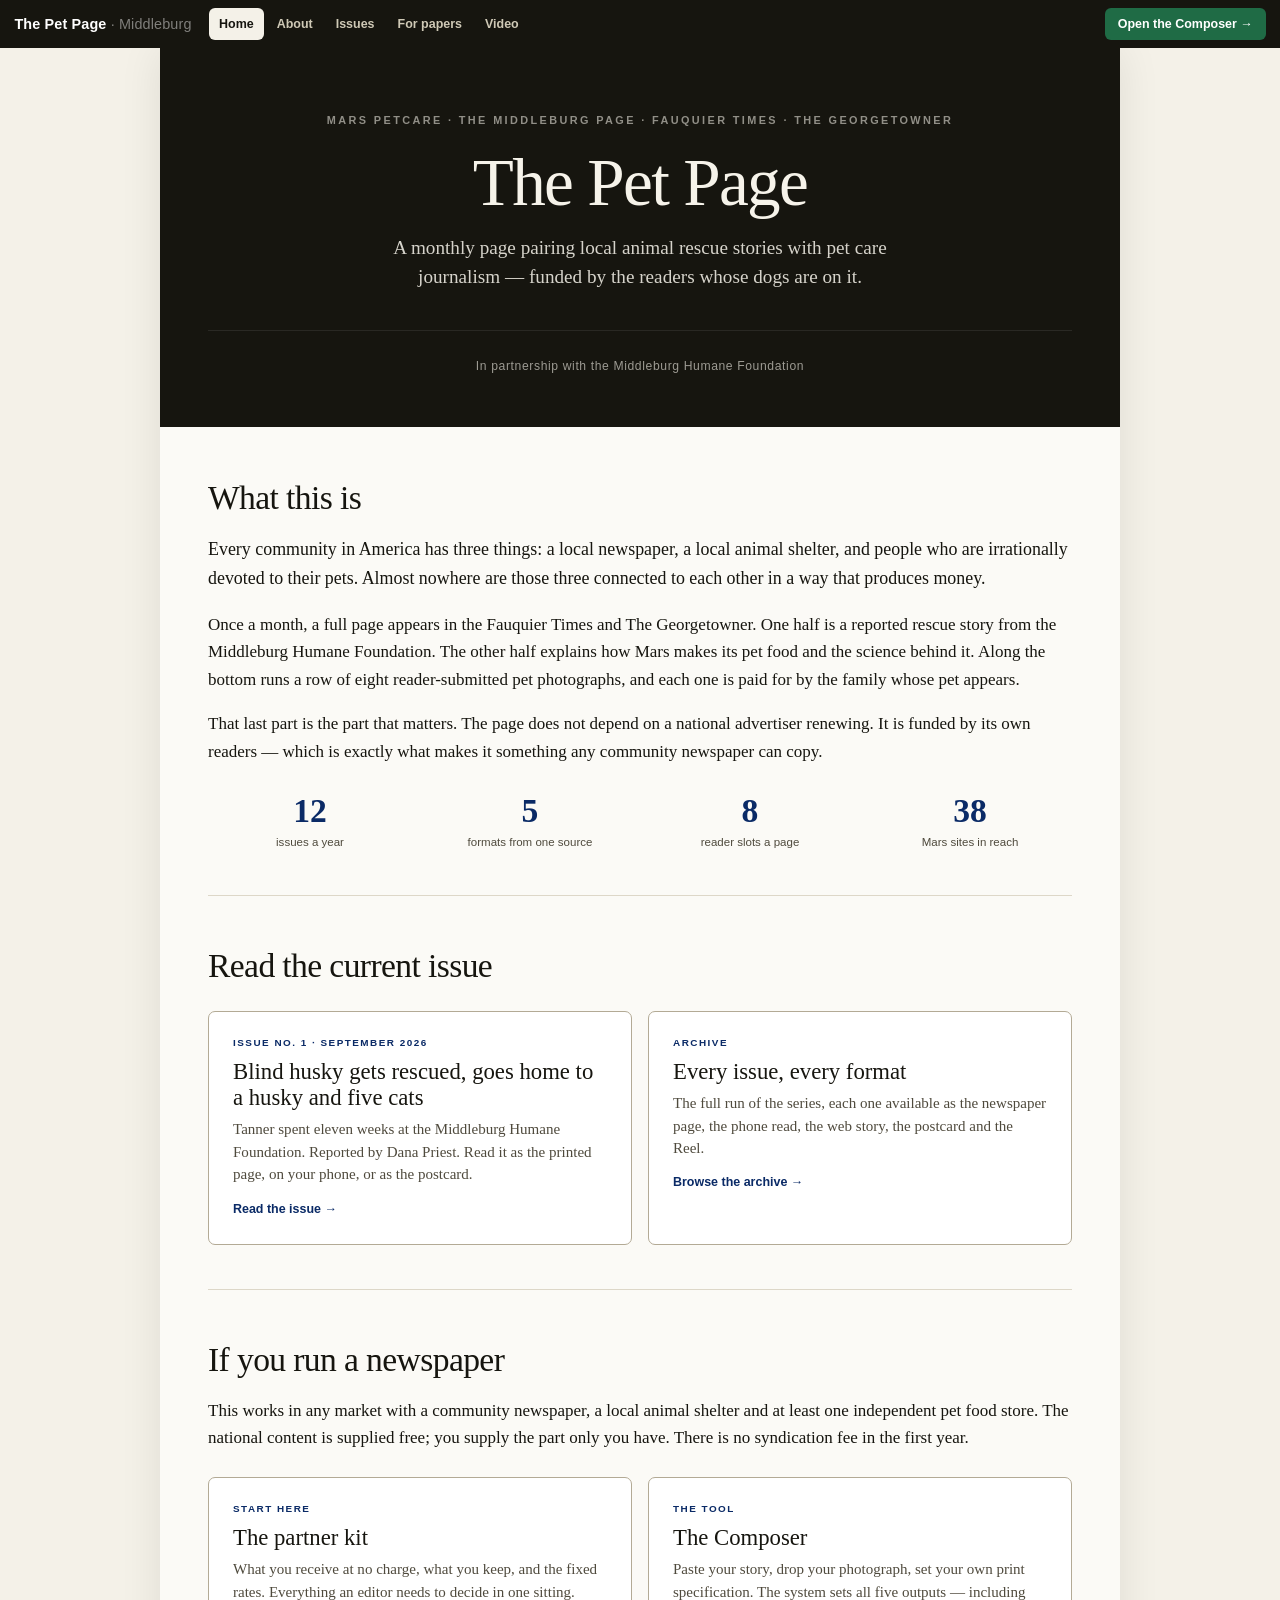
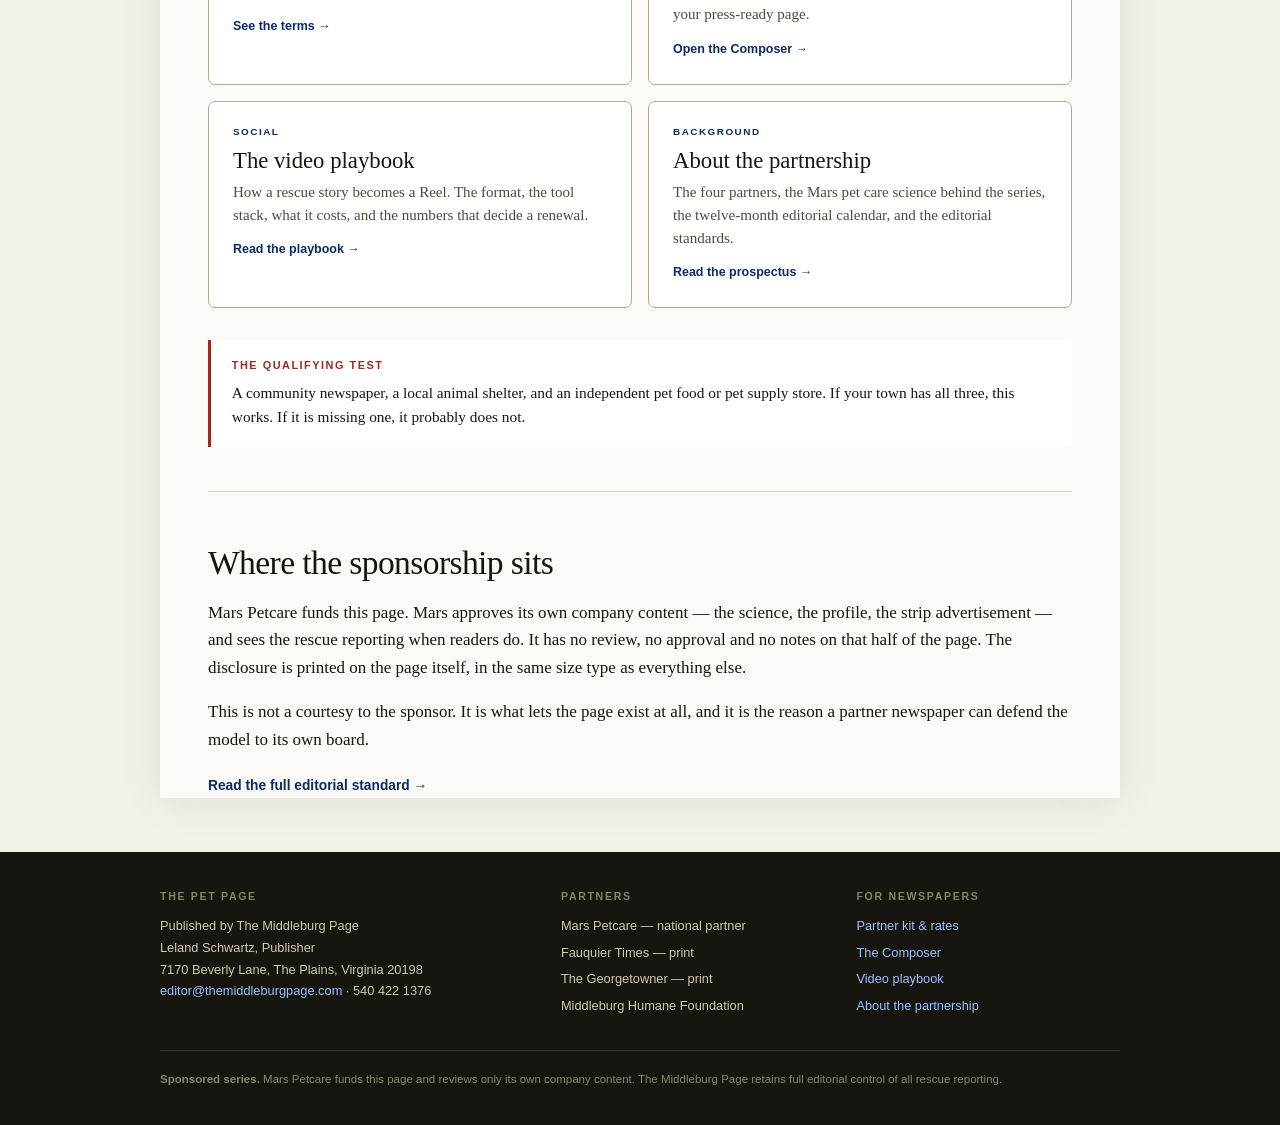
==== index.html @ 8b93241d "The Pet Page — static site A monthly newspaper page pairing local animal rescue stories with pet car" ====
<!DOCTYPE html>
<html lang="en">
<head>
<meta charset="utf-8">
<meta name="viewport" content="width=device-width, initial-scale=1">
<title>The Pet Page — local newspapers, local shelters, a better world for pets</title>
<meta name="description" content="A monthly page pairing local animal rescue stories with pet care journalism. Published by The Middleburg Page with Mars Petcare, the Fauquier Times and The Georgetowner.">
<meta property="og:title" content="The Pet Page">
<meta property="og:description" content="Local newspapers, local shelters, and a better world for pets.">
<meta property="og:type" content="website">
<link rel="stylesheet" href="assets/site.css">
</head>
<body class="site-home">
<nav class="site-nav">
<a class="site-brand" href="index.html">The Pet Page <span>· Middleburg</span></a>
<a class="site-link" href="index.html" aria-current="page">Home</a>
<a class="site-link" href="about.html">About</a>
<a class="site-link" href="issues/index.html">Issues</a>
<a class="site-link" href="partners.html">For papers</a>
<a class="site-link" href="playbook.html">Video</a>
<span class="site-sp"></span>
<a class="site-cta" href="composer.html">Open the Composer →</a>
</nav>

<div class="site-wrap">

  <header class="site-hero">
    <div class="eyebrow">Mars Petcare · The Middleburg Page · Fauquier Times · The Georgetowner</div>
    <h1>The Pet Page</h1>
    <p>A monthly page pairing local animal rescue stories with pet care journalism — funded by the readers whose dogs are on it.</p>
    <div class="lock">In partnership with the Middleburg Humane Foundation</div>
  </header>

  <div class="site-pad">

    <h2 class="site-h2">What this is</h2>

    <p class="site-lead">Every community in America has three things: a local newspaper, a local animal shelter, and people who are irrationally devoted to their pets. Almost nowhere are those three connected to each other in a way that produces money.</p>

    <p>Once a month, a full page appears in the Fauquier Times and The Georgetowner. One half is a reported rescue story from the Middleburg Humane Foundation. The other half explains how Mars makes its pet food and the science behind it. Along the bottom runs a row of eight reader-submitted pet photographs, and each one is paid for by the family whose pet appears.</p>

    <p>That last part is the part that matters. The page does not depend on a national advertiser renewing. It is funded by its own readers — which is exactly what makes it something any community newspaper can copy.</p>

    <div class="site-figs">
      <div class="site-fig"><b>12</b><span>issues a year</span></div>
      <div class="site-fig"><b>5</b><span>formats from one source</span></div>
      <div class="site-fig"><b>8</b><span>reader slots a page</span></div>
      <div class="site-fig"><b>38</b><span>Mars sites in reach</span></div>
    </div>

    <hr class="site-rule">

    <h2 class="site-h2">Read the current issue</h2>

    <div class="site-cards">
      <a class="site-card" href="issues/001-tanner.html">
        <span class="tag">Issue No. 1 · September 2026</span>
        <h3>Blind husky gets rescued, goes home to a husky and five cats</h3>
        <p>Tanner spent eleven weeks at the Middleburg Humane Foundation. Reported by Dana Priest. Read it as the printed page, on your phone, or as the postcard.</p>
        <span class="go">Read the issue →</span>
      </a>
      <a class="site-card" href="issues/index.html">
        <span class="tag">Archive</span>
        <h3>Every issue, every format</h3>
        <p>The full run of the series, each one available as the newspaper page, the phone read, the web story, the postcard and the Reel.</p>
        <span class="go">Browse the archive →</span>
      </a>
    </div>

    <hr class="site-rule">

    <h2 class="site-h2">If you run a newspaper</h2>

    <p>This works in any market with a community newspaper, a local animal shelter and at least one independent pet food store. The national content is supplied free; you supply the part only you have. There is no syndication fee in the first year.</p>

    <div class="site-cards">
      <a class="site-card" href="partners.html">
        <span class="tag">Start here</span>
        <h3>The partner kit</h3>
        <p>What you receive at no charge, what you keep, and the fixed rates. Everything an editor needs to decide in one sitting.</p>
        <span class="go">See the terms →</span>
      </a>
      <a class="site-card" href="composer.html">
        <span class="tag">The tool</span>
        <h3>The Composer</h3>
        <p>Paste your story, drop your photograph, set your own print specification. The system sets all five outputs — including your press-ready page.</p>
        <span class="go">Open the Composer →</span>
      </a>
      <a class="site-card" href="playbook.html">
        <span class="tag">Social</span>
        <h3>The video playbook</h3>
        <p>How a rescue story becomes a Reel. The format, the tool stack, what it costs, and the numbers that decide a renewal.</p>
        <span class="go">Read the playbook →</span>
      </a>
      <a class="site-card" href="about.html">
        <span class="tag">Background</span>
        <h3>About the partnership</h3>
        <p>The four partners, the Mars pet care science behind the series, the twelve-month editorial calendar, and the editorial standards.</p>
        <span class="go">Read the prospectus →</span>
      </a>
    </div>

    <div class="site-callout">
      <b>The qualifying test</b>
      <p>A community newspaper, a local animal shelter, and an independent pet food or pet supply store. If your town has all three, this works. If it is missing one, it probably does not.</p>
    </div>

    <hr class="site-rule">

    <h2 class="site-h2">Where the sponsorship sits</h2>

    <p>Mars Petcare funds this page. Mars approves its own company content — the science, the profile, the strip advertisement — and sees the rescue reporting when readers do. It has no review, no approval and no notes on that half of the page. The disclosure is printed on the page itself, in the same size type as everything else.</p>

    <p>This is not a courtesy to the sponsor. It is what lets the page exist at all, and it is the reason a partner newspaper can defend the model to its own board.</p>

    <p style="margin-bottom:3.4rem"><a href="about.html" style="font-family:var(--s-ui);font-size:.86rem;font-weight:700;color:var(--s-mars);text-decoration:none">Read the full editorial standard →</a></p>

  </div>
</div>

<footer class="site-foot">
  <div class="in">
    <div>
      <h4>The Pet Page</h4>
      Published by The Middleburg Page<br>
      Leland Schwartz, Publisher<br>
      7170 Beverly Lane, The Plains, Virginia 20198<br>
      <a href="mailto:editor@themiddleburgpage.com">editor@themiddleburgpage.com</a> · 540 422 1376
    </div>
    <div>
      <h4>Partners</h4>
      <ul>
        <li>Mars Petcare — national partner</li>
        <li>Fauquier Times — print</li>
        <li>The Georgetowner — print</li>
        <li>Middleburg Humane Foundation</li>
      </ul>
    </div>
    <div>
      <h4>For newspapers</h4>
      <ul>
        <li><a href="partners.html">Partner kit &amp; rates</a></li>
        <li><a href="composer.html">The Composer</a></li>
        <li><a href="playbook.html">Video playbook</a></li>
        <li><a href="about.html">About the partnership</a></li>
      </ul>
    </div>
  </div>
  <div class="legal">
    <b>Sponsored series.</b> Mars Petcare funds this page and reviews only its own company content.
    The Middleburg Page retains full editorial control of all rescue reporting.
  </div>
</footer>
</body>
</html>
---- assets/site.css ----
/* ================================================================
   THE PET PAGE — shared site shell
   Only the nav, footer and home page use this. Each tool page keeps
   its own stylesheet; this file is additive and namespaced under
   .site-* so it can never collide with a tool's internal styles.
   ================================================================ */

:root{
  --s-ink:#16150f; --s-soft:#4f4a3d; --s-paper:#fbfaf6; --s-warm:#f4f1e8;
  --s-rule:#ddd7c8; --s-rule2:#b3aa95; --s-mars:#0a2a66; --s-adopt:#9c2b1f; --s-go:#1f6b45;
  --s-serif:"Iowan Old Style","Palatino Linotype",Palatino,Georgia,"Times New Roman",serif;
  --s-ui:-apple-system,BlinkMacSystemFont,"Segoe UI",Inter,Roboto,Helvetica,Arial,sans-serif;
}

/* ---------------- nav ---------------- */
.site-nav{
  background:#16150f;color:#f4f1e8;font-family:var(--s-ui);
  display:flex;align-items:center;gap:.2rem;flex-wrap:wrap;
  padding:.5rem .9rem;position:relative;z-index:500;
}
.site-nav a.site-brand{
  font-weight:700;font-size:.9rem;letter-spacing:.01em;color:#fff;text-decoration:none;
  margin-right:.9rem;white-space:nowrap;
}
.site-nav a.site-brand span{opacity:.45;font-weight:400}
.site-nav a.site-link{
  color:#cfc9b6;text-decoration:none;font-size:.78rem;font-weight:600;
  padding:.35rem .62rem;border-radius:6px;white-space:nowrap;
}
.site-nav a.site-link:hover{background:#2a2719;color:#fff}
.site-nav a.site-link[aria-current="page"]{background:#f4f1e8;color:#16150f}
.site-nav .site-sp{flex:1}
.site-nav .site-cta{
  background:var(--s-go);color:#fff;text-decoration:none;font-size:.78rem;font-weight:700;
  padding:.38rem .8rem;border-radius:6px;white-space:nowrap;
}
.site-nav .site-cta:hover{background:#268554}

/* ---------------- footer ---------------- */
.site-foot{
  background:#16150f;color:#cfc9b6;font-family:var(--s-ui);font-size:.8rem;line-height:1.7;
  padding:2.2rem 1.5rem;margin-top:0;
}
.site-foot .in{max-width:60rem;margin:0 auto;display:grid;grid-template-columns:1.4fr 1fr 1fr;gap:2rem}
.site-foot h4{font-size:.66rem;font-weight:700;letter-spacing:.16em;text-transform:uppercase;
  color:#8a8270;margin:0 0 .6rem}
.site-foot a{color:#9dc0ff;text-decoration:none}
.site-foot a:hover{text-decoration:underline}
.site-foot ul{list-style:none;margin:0;padding:0}
.site-foot li{margin-bottom:.3rem}
.site-foot .legal{
  max-width:60rem;margin:1.8rem auto 0;padding-top:1.2rem;
  border-top:1px solid rgba(255,255,255,.13);font-size:.72rem;color:#8a8270;
}
@media (max-width:720px){ .site-foot .in{grid-template-columns:1fr;gap:1.4rem} }

/* ---------------- home page ---------------- */
body.site-home{
  margin:0;background:var(--s-warm);color:var(--s-ink);
  font-family:var(--s-serif);font-size:17px;line-height:1.62;
}
.site-wrap{max-width:60rem;margin:0 auto;background:var(--s-paper);
  box-shadow:0 2px 40px rgba(0,0,0,.09)}
.site-pad{padding:0 3rem}

.site-hero{
  background:var(--s-ink);color:#f6f3ea;padding:4rem 3rem 3.2rem;text-align:center;
}
.site-hero .eyebrow{font-family:var(--s-ui);font-size:.68rem;font-weight:700;letter-spacing:.22em;
  text-transform:uppercase;opacity:.55;margin-bottom:1.2rem}
.site-hero h1{font-family:var(--s-serif);font-weight:400;font-size:4.2rem;line-height:1;
  letter-spacing:-.025em;margin:0 0 1.1rem}
.site-hero p{font-size:1.2rem;line-height:1.5;opacity:.86;margin:0 auto;max-width:34rem}
.site-hero .lock{
  margin-top:2.4rem;padding-top:1.6rem;border-top:1px solid rgba(255,255,255,.14);
  font-family:var(--s-ui);font-size:.76rem;letter-spacing:.05em;opacity:.6;
}

.site-h2{font-family:var(--s-serif);font-weight:400;font-size:2.1rem;line-height:1.14;
  letter-spacing:-.018em;margin:3.2rem 0 1rem}
.site-lead{font-size:1.12rem}
.site-rule{border:0;border-top:1px solid var(--s-rule);margin:2.8rem 0}

.site-cards{display:grid;grid-template-columns:repeat(2,1fr);gap:1rem;margin:1.6rem 0 2rem}
.site-card{
  border:1px solid var(--s-rule2);border-radius:7px;padding:1.4rem 1.5rem;background:#fff;
  text-decoration:none;color:inherit;display:block;transition:.15s;
}
.site-card:hover{border-color:var(--s-mars);box-shadow:0 4px 18px rgba(10,42,102,.09);transform:translateY(-1px)}
.site-card .tag{font-family:var(--s-ui);font-size:.62rem;font-weight:700;letter-spacing:.15em;
  text-transform:uppercase;color:var(--s-mars);display:block;margin-bottom:.5rem}
.site-card h3{font-family:var(--s-serif);font-weight:400;font-size:1.42rem;margin:0 0 .45rem;line-height:1.15}
.site-card p{margin:0;font-size:.94rem;line-height:1.5;color:var(--s-soft)}
.site-card .go{display:inline-block;margin-top:.8rem;font-family:var(--s-ui);font-size:.78rem;
  font-weight:700;color:var(--s-mars)}
@media (max-width:720px){
  .site-cards{grid-template-columns:1fr}
  .site-hero{padding:2.6rem 1.4rem 2.2rem}
  .site-hero h1{font-size:2.6rem}
  .site-pad{padding:0 1.4rem}
}

.site-callout{
  border-left:3px solid var(--s-adopt);background:#fff;padding:1.1rem 1.3rem;
  margin:1.8rem 0;border-radius:0 4px 4px 0;
}
.site-callout b{font-family:var(--s-ui);font-size:.68rem;font-weight:700;letter-spacing:.14em;
  text-transform:uppercase;color:var(--s-adopt);display:block;margin-bottom:.4rem}
.site-callout p{margin:0;font-size:.96rem;line-height:1.55}

.site-figs{display:grid;grid-template-columns:repeat(4,1fr);gap:1rem;margin:1.8rem 0 2rem;text-align:center}
.site-fig b{display:block;font-family:var(--s-serif);font-size:2.1rem;line-height:1;color:var(--s-mars)}
.site-fig span{display:block;font-family:var(--s-ui);font-size:.72rem;color:var(--s-soft);
  margin-top:.4rem;line-height:1.4}
@media (max-width:720px){ .site-figs{grid-template-columns:repeat(2,1fr)} }
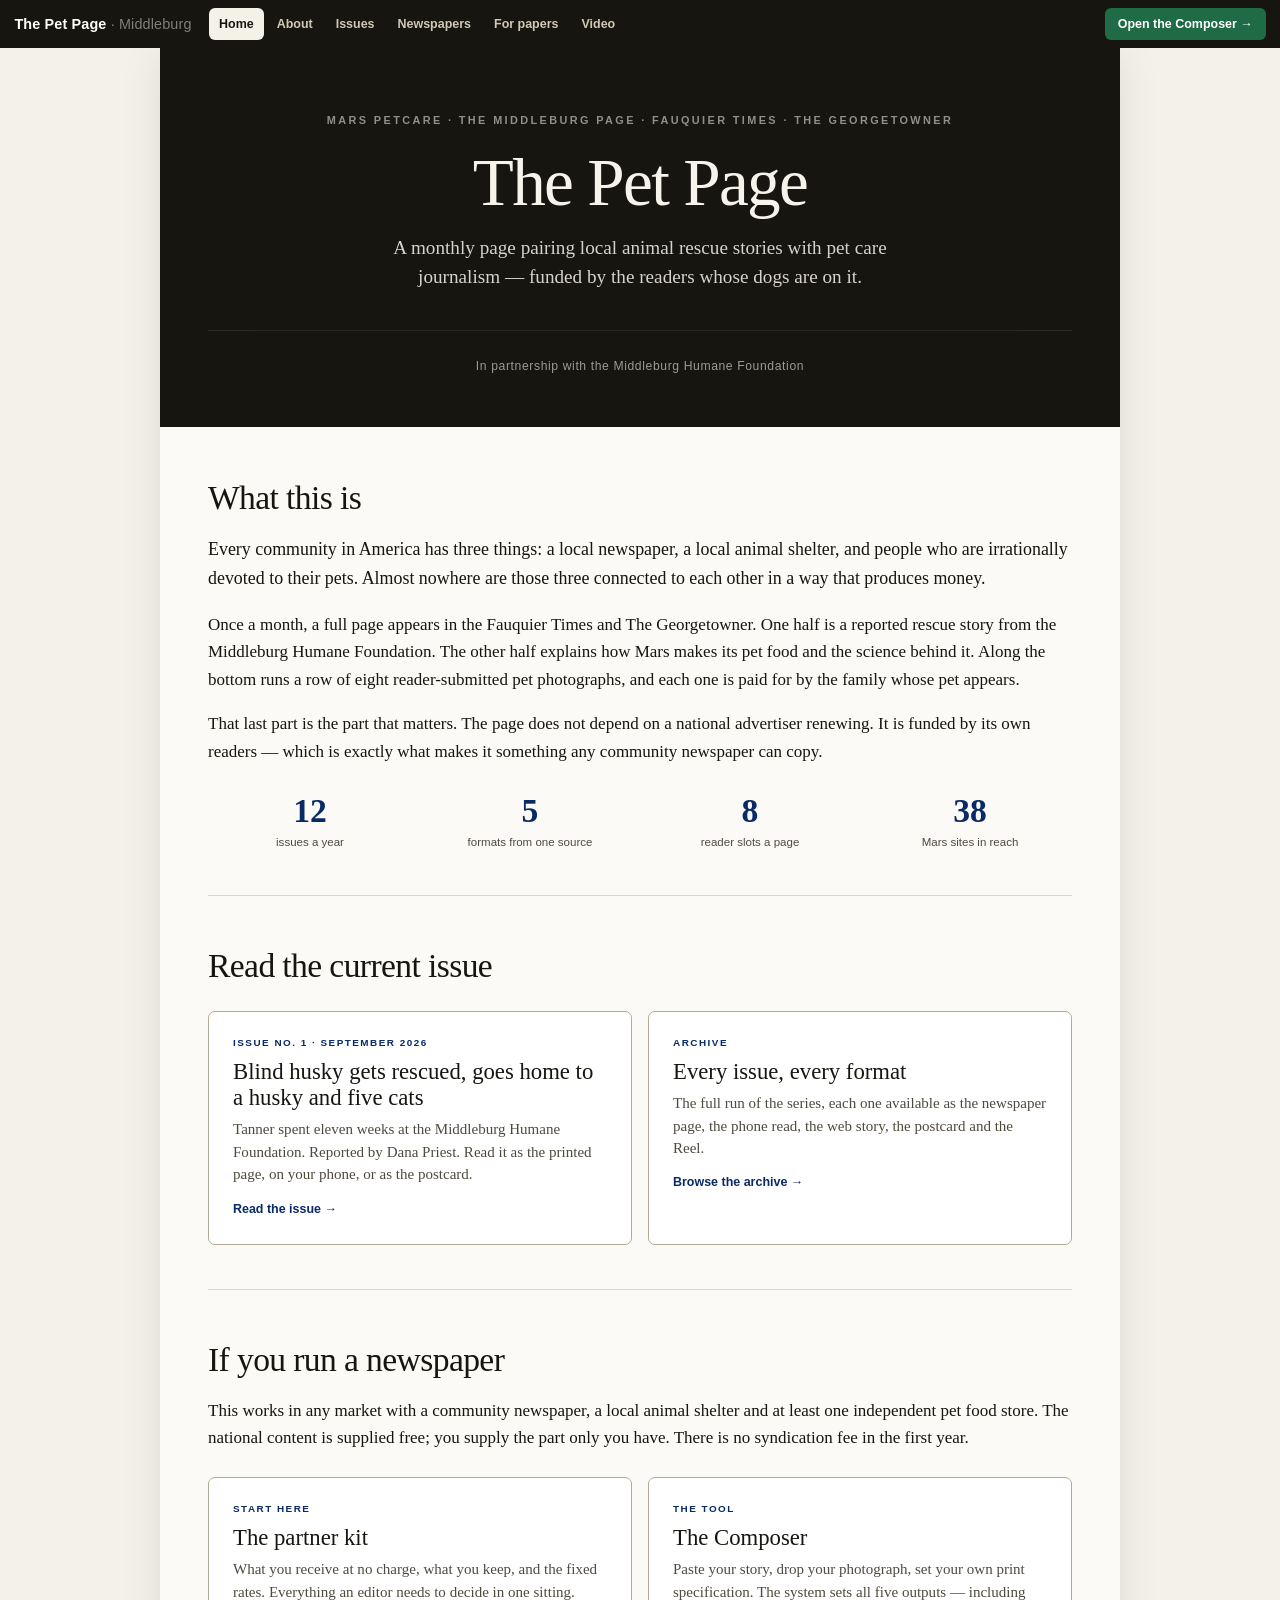
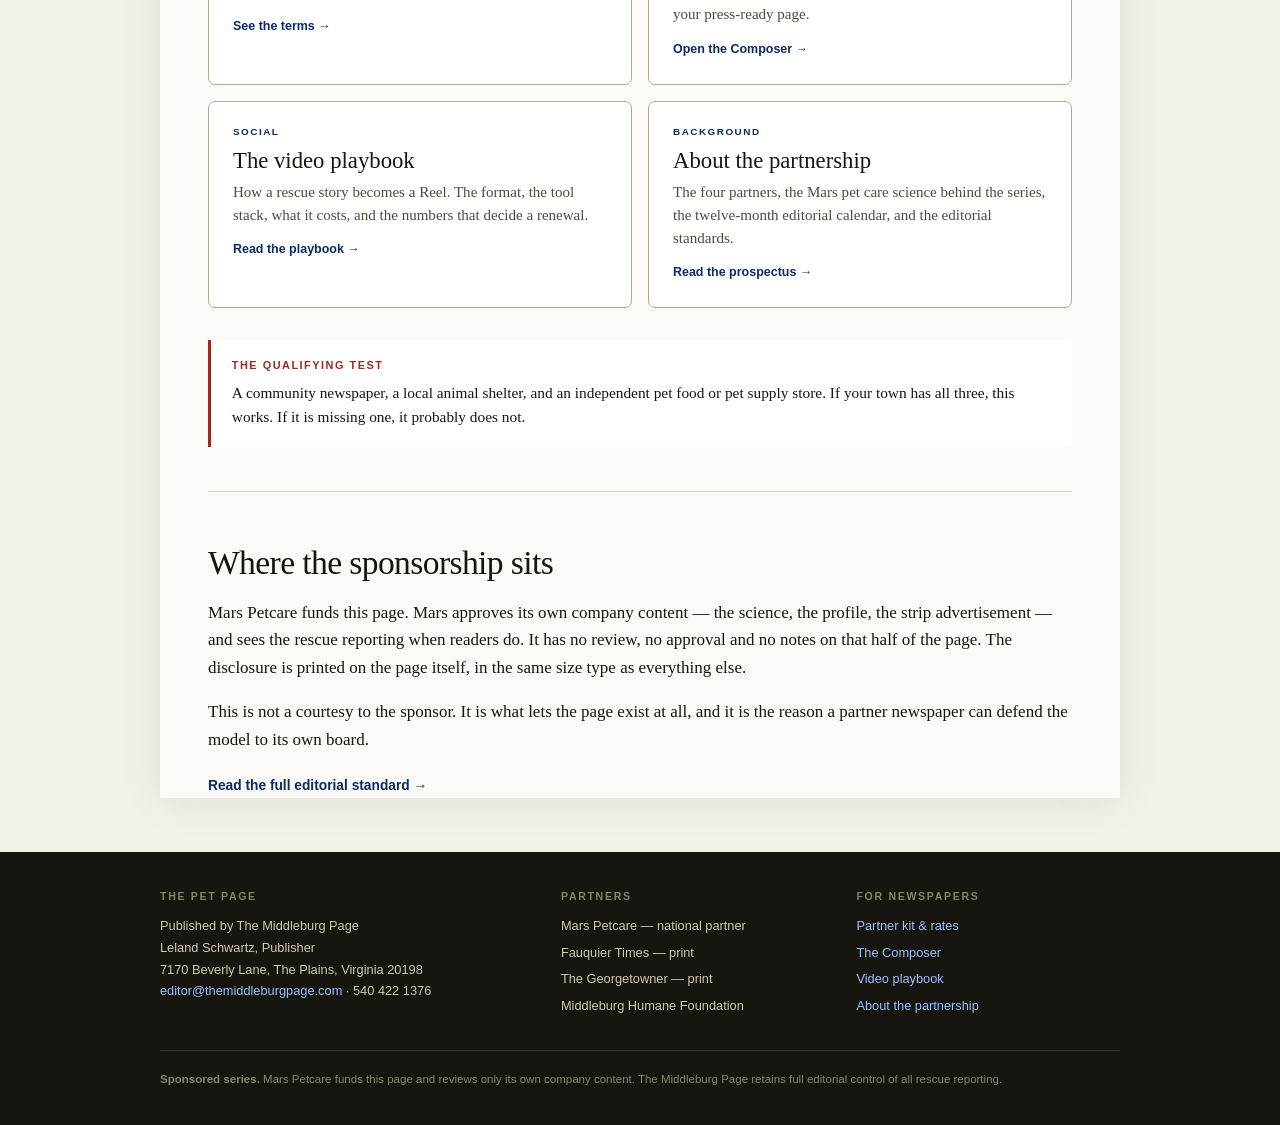
==== commit 9cf4c8d9: "Newspapers page; anime becomes the default video style - newspapers.html: the prospecting map as a p" ====
--- a/index.html
+++ b/index.html
@@ -16,6 +16,7 @@
 <a class="site-link" href="index.html" aria-current="page">Home</a>
 <a class="site-link" href="about.html">About</a>
 <a class="site-link" href="issues/index.html">Issues</a>
+<a class="site-link" href="newspapers.html">Newspapers</a>
 <a class="site-link" href="partners.html">For papers</a>
 <a class="site-link" href="playbook.html">Video</a>
 <span class="site-sp"></span>
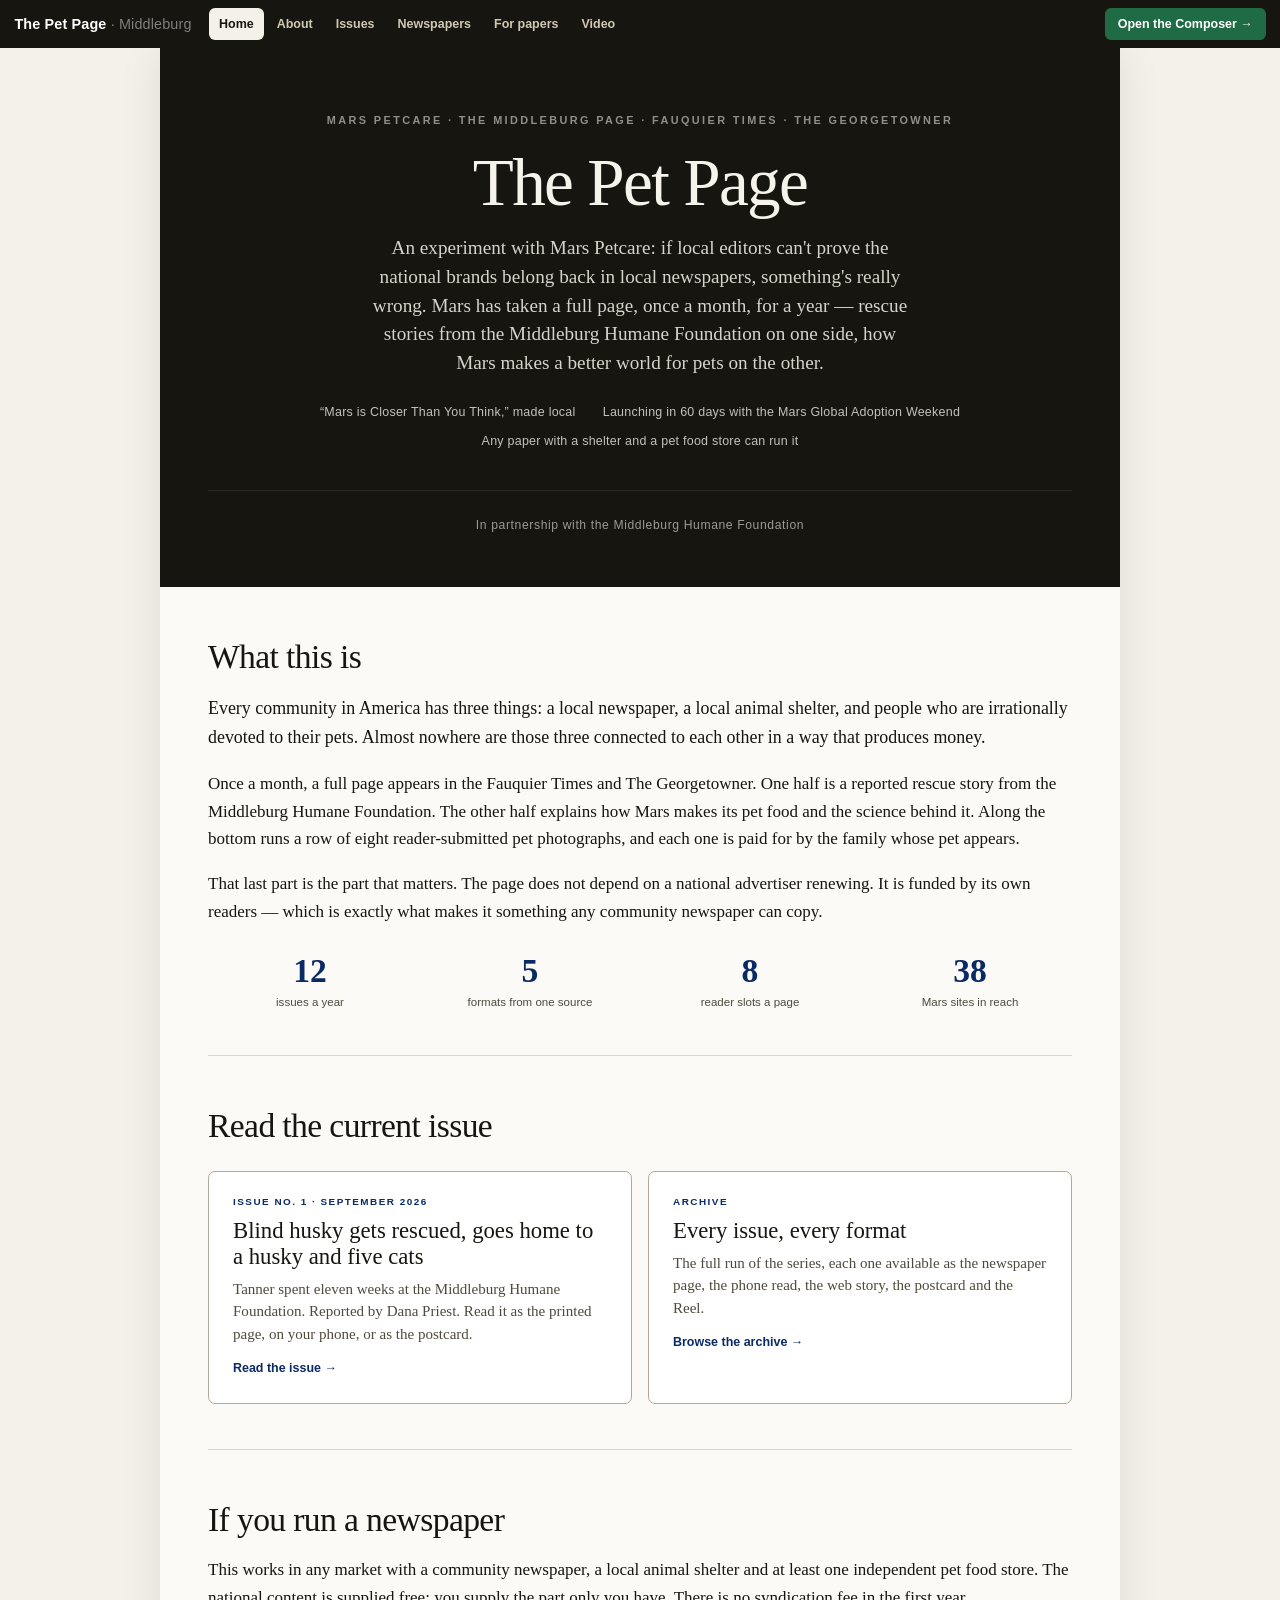
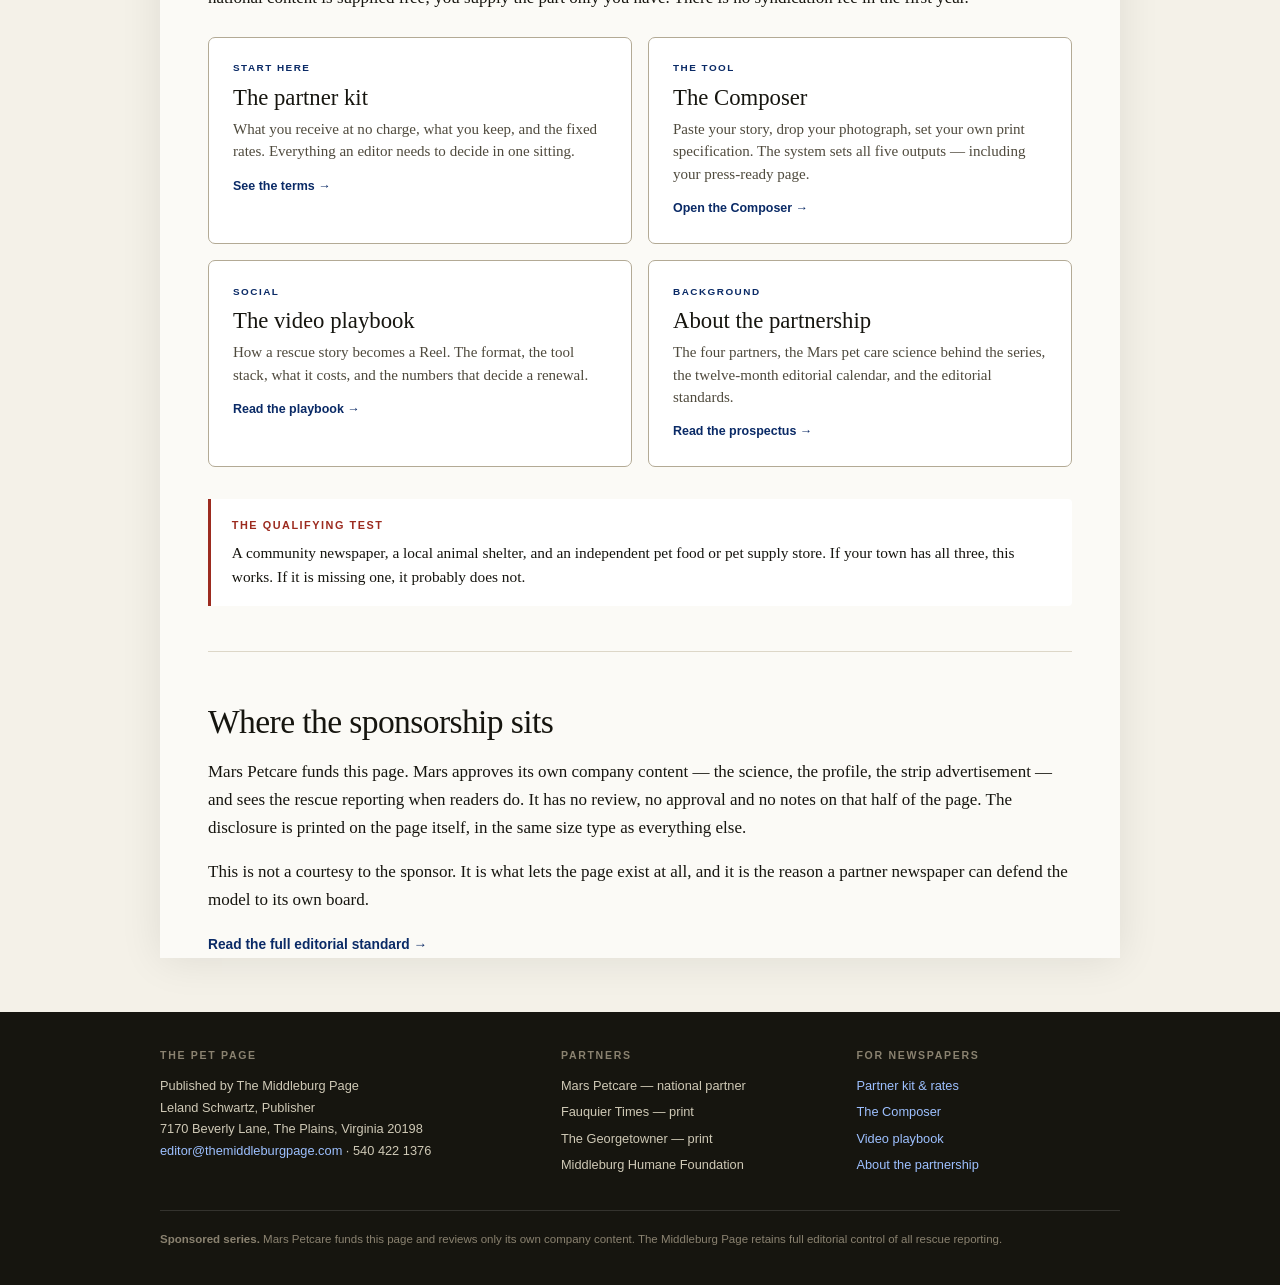
==== commit 71bfbb75: "Home hero leads with the VPA-letter pitch Co-Authored-By: Claude Fable 5 <noreply@anthropic.com>" ====
--- a/index.html
+++ b/index.html
@@ -9,6 +9,10 @@
 <meta property="og:description" content="Local newspapers, local shelters, and a better world for pets.">
 <meta property="og:type" content="website">
 <link rel="stylesheet" href="assets/site.css">
+<style>
+  .hero-points{display:flex;flex-wrap:wrap;justify-content:center;gap:.55rem 1.7rem;
+    margin-top:1.5rem;font-family:var(--s-ui);font-size:.78rem;letter-spacing:.02em;opacity:.78}
+</style>
 </head>
 <body class="site-home">
 <nav class="site-nav">
@@ -28,7 +32,12 @@
   <header class="site-hero">
     <div class="eyebrow">Mars Petcare · The Middleburg Page · Fauquier Times · The Georgetowner</div>
     <h1>The Pet Page</h1>
-    <p>A monthly page pairing local animal rescue stories with pet care journalism — funded by the readers whose dogs are on it.</p>
+    <p>An experiment with Mars Petcare: if local editors can&#x27;t prove the national brands belong back in local newspapers, something&#x27;s really wrong. Mars has taken a full page, once a month, for a year — rescue stories from the Middleburg Humane Foundation on one side, how Mars makes a better world for pets on the other.</p>
+    <div class="hero-points">
+      <span>&ldquo;Mars is Closer Than You Think,&rdquo; made local</span>
+      <span>Launching in 60 days with the Mars Global Adoption Weekend</span>
+      <span>Any paper with a shelter and a pet food store can run it</span>
+    </div>
     <div class="lock">In partnership with the Middleburg Humane Foundation</div>
   </header>
 
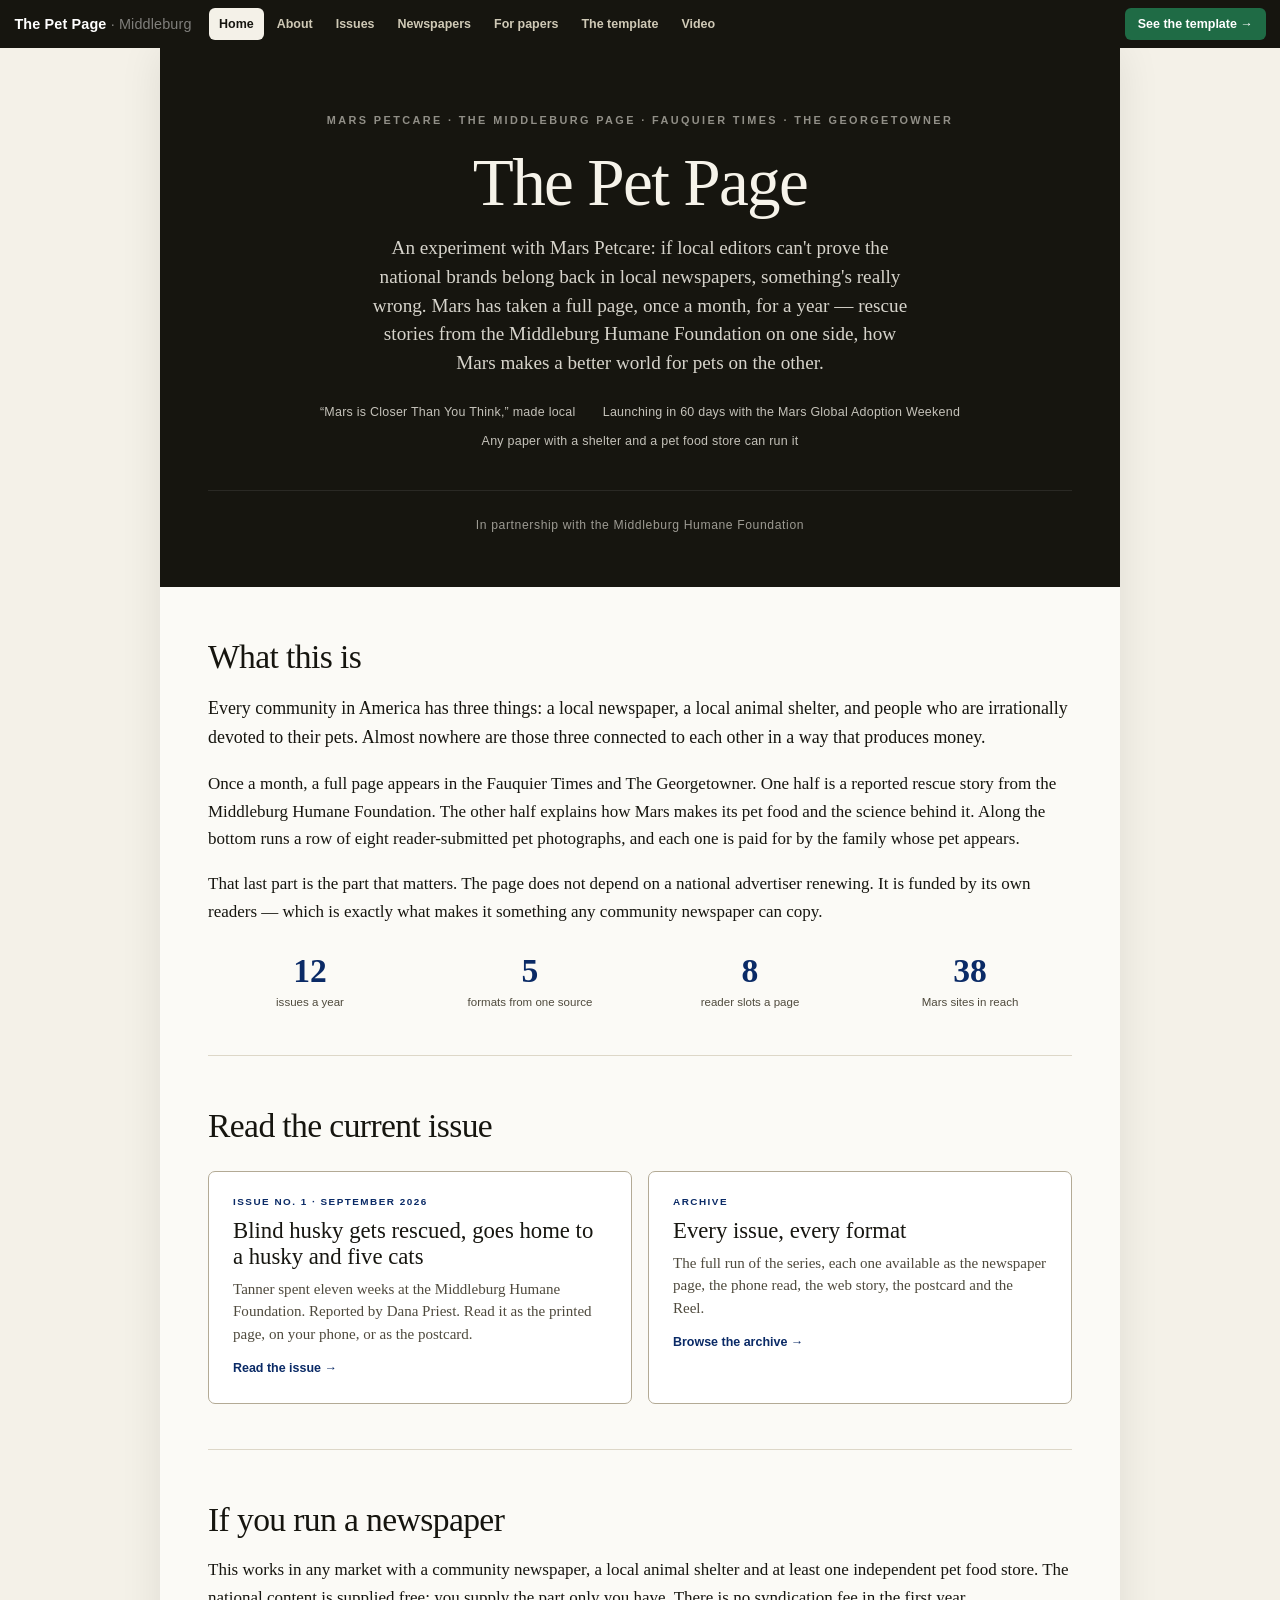
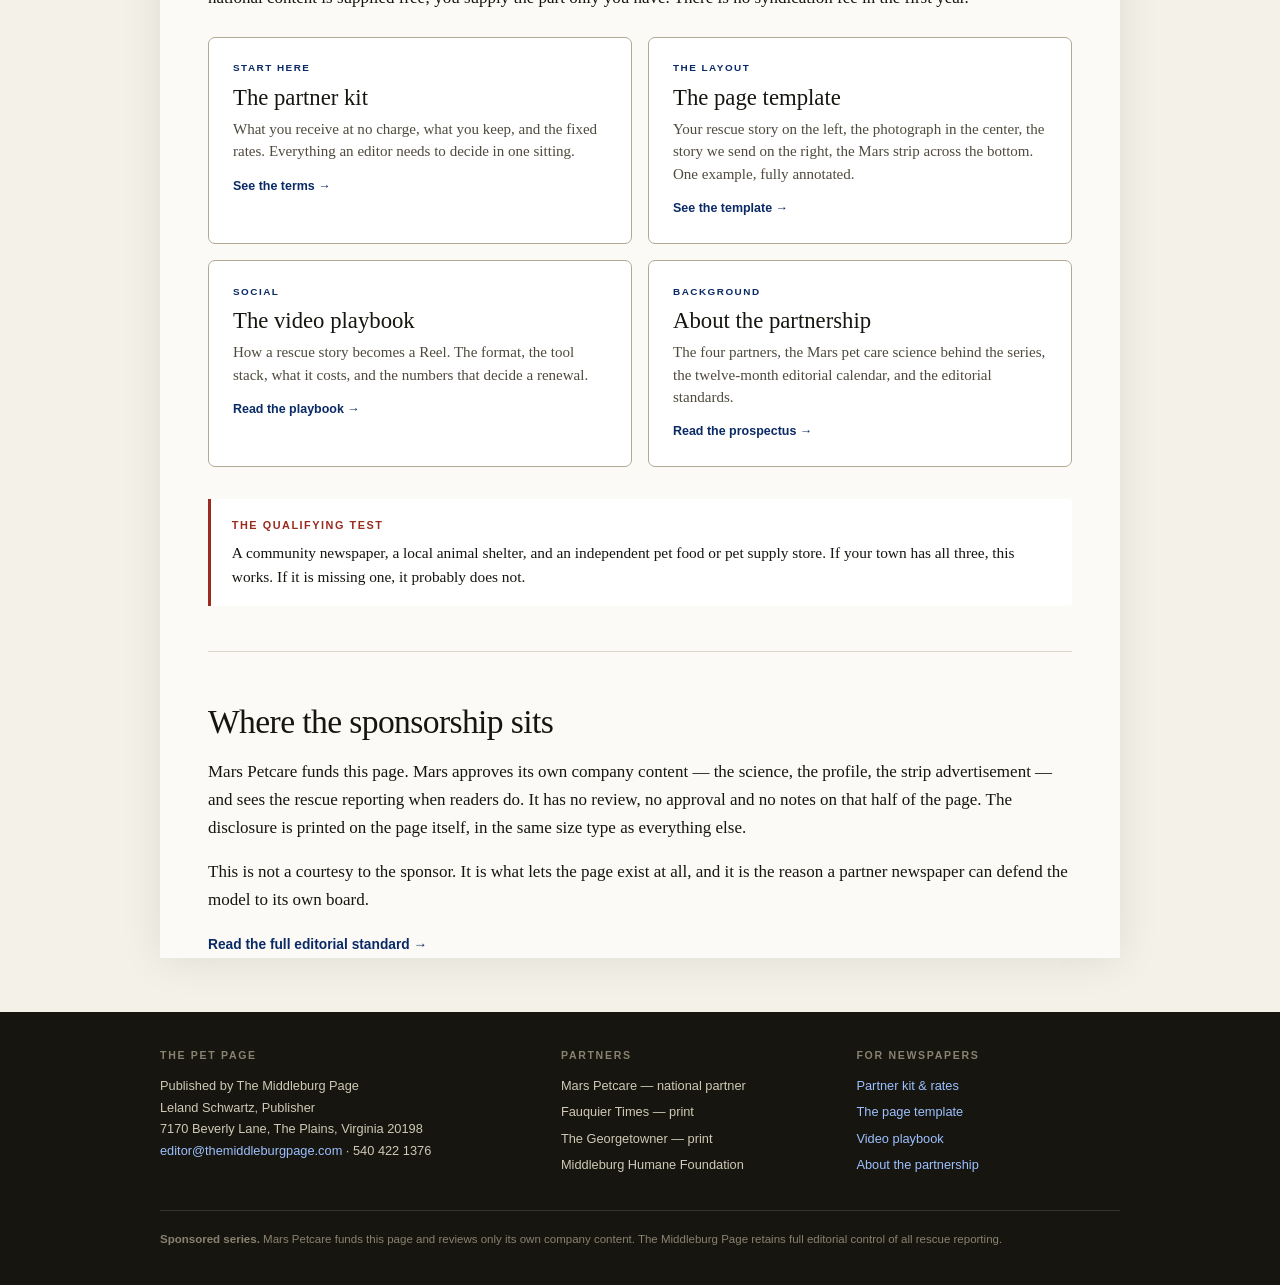
==== commit 9baf5493: "The Composer becomes the page template — a plain annotated example No software to learn: template.ht" ====
--- a/index.html
+++ b/index.html
@@ -22,9 +22,10 @@
 <a class="site-link" href="issues/index.html">Issues</a>
 <a class="site-link" href="newspapers.html">Newspapers</a>
 <a class="site-link" href="partners.html">For papers</a>
+<a class="site-link" href="template.html">The template</a>
 <a class="site-link" href="playbook.html">Video</a>
 <span class="site-sp"></span>
-<a class="site-cta" href="composer.html">Open the Composer →</a>
+<a class="site-cta" href="template.html">See the template →</a>
 </nav>
 
 <div class="site-wrap">
@@ -90,11 +91,11 @@
         <p>What you receive at no charge, what you keep, and the fixed rates. Everything an editor needs to decide in one sitting.</p>
         <span class="go">See the terms →</span>
       </a>
-      <a class="site-card" href="composer.html">
-        <span class="tag">The tool</span>
-        <h3>The Composer</h3>
-        <p>Paste your story, drop your photograph, set your own print specification. The system sets all five outputs — including your press-ready page.</p>
-        <span class="go">Open the Composer →</span>
+      <a class="site-card" href="template.html">
+        <span class="tag">The layout</span>
+        <h3>The page template</h3>
+        <p>Your rescue story on the left, the photograph in the center, the story we send on the right, the Mars strip across the bottom. One example, fully annotated.</p>
+        <span class="go">See the template →</span>
       </a>
       <a class="site-card" href="playbook.html">
         <span class="tag">Social</span>
@@ -150,7 +151,7 @@
       <h4>For newspapers</h4>
       <ul>
         <li><a href="partners.html">Partner kit &amp; rates</a></li>
-        <li><a href="composer.html">The Composer</a></li>
+        <li><a href="template.html">The page template</a></li>
         <li><a href="playbook.html">Video playbook</a></li>
         <li><a href="about.html">About the partnership</a></li>
       </ul>
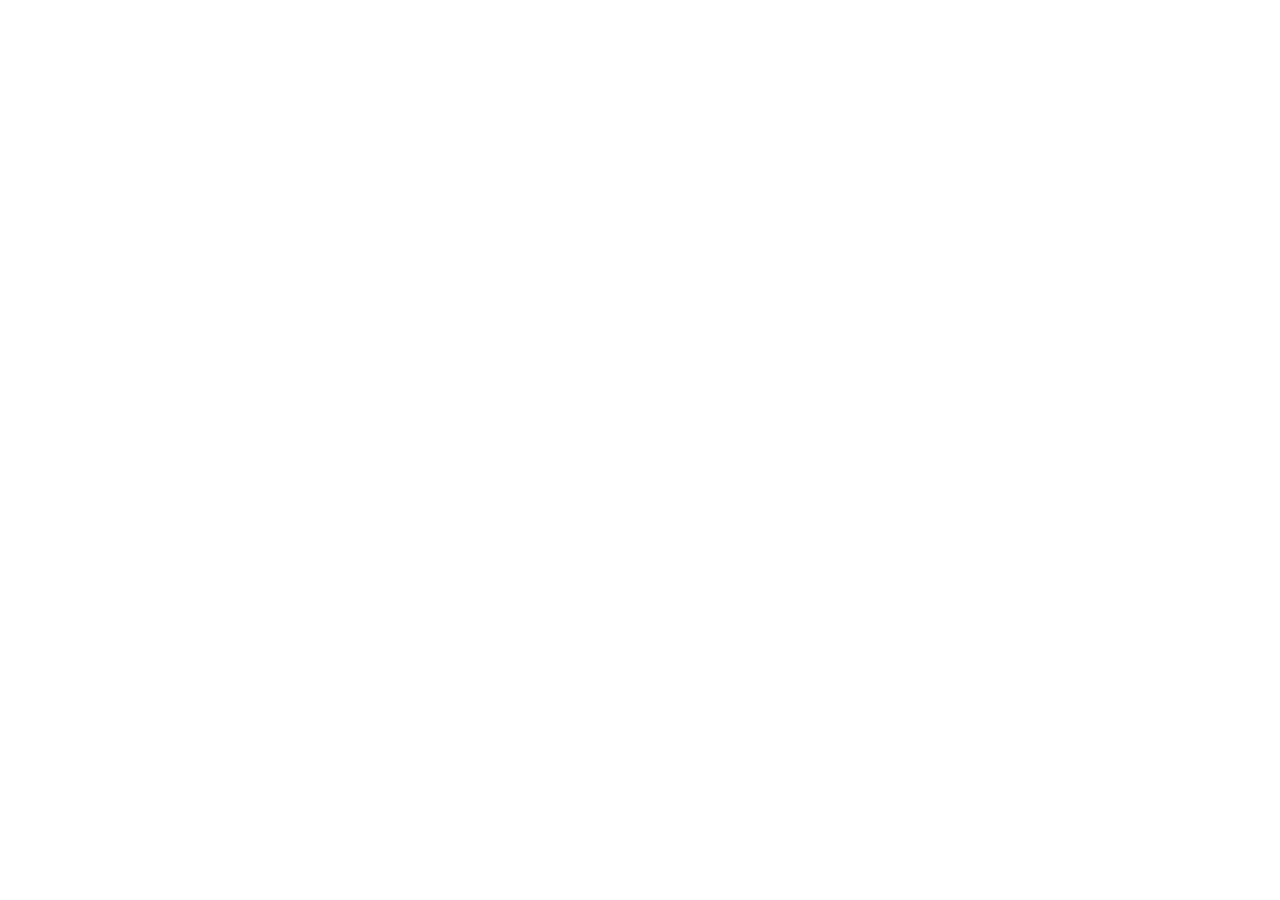
==== commit dcfa1a1e: "Site moved to themiddleburgpage.com/mars-partnership Co-Authored-By: Claude Fable 5 <noreply@anthrop" ====
--- a/index.html
+++ b/index.html
@@ -2,165 +2,11 @@
 <html lang="en">
 <head>
 <meta charset="utf-8">
-<meta name="viewport" content="width=device-width, initial-scale=1">
-<title>The Pet Page — local newspapers, local shelters, a better world for pets</title>
-<meta name="description" content="A monthly page pairing local animal rescue stories with pet care journalism. Published by The Middleburg Page with Mars Petcare, the Fauquier Times and The Georgetowner.">
-<meta property="og:title" content="The Pet Page">
-<meta property="og:description" content="Local newspapers, local shelters, and a better world for pets.">
-<meta property="og:type" content="website">
-<link rel="stylesheet" href="assets/site.css">
-<style>
-  .hero-points{display:flex;flex-wrap:wrap;justify-content:center;gap:.55rem 1.7rem;
-    margin-top:1.5rem;font-family:var(--s-ui);font-size:.78rem;letter-spacing:.02em;opacity:.78}
-</style>
+<meta http-equiv="refresh" content="0; url=https://themiddleburgpage.com/mars-partnership/">
+<link rel="canonical" href="https://themiddleburgpage.com/mars-partnership/">
+<title>The Pet Page — moved</title>
 </head>
-<body class="site-home">
-<nav class="site-nav">
-<a class="site-brand" href="index.html">The Pet Page <span>· Middleburg</span></a>
-<a class="site-link" href="index.html" aria-current="page">Home</a>
-<a class="site-link" href="about.html">About</a>
-<a class="site-link" href="issues/index.html">Issues</a>
-<a class="site-link" href="newspapers.html">Newspapers</a>
-<a class="site-link" href="partners.html">For papers</a>
-<a class="site-link" href="template.html">The template</a>
-<a class="site-link" href="playbook.html">Video</a>
-<span class="site-sp"></span>
-<a class="site-cta" href="template.html">See the template →</a>
-</nav>
-
-<div class="site-wrap">
-
-  <header class="site-hero">
-    <div class="eyebrow">Mars Petcare · The Middleburg Page · Fauquier Times · The Georgetowner</div>
-    <h1>The Pet Page</h1>
-    <p>An experiment with Mars Petcare: if local editors can&#x27;t prove the national brands belong back in local newspapers, something&#x27;s really wrong. Mars has taken a full page, once a month, for a year — rescue stories from the Middleburg Humane Foundation on one side, how Mars makes a better world for pets on the other.</p>
-    <div class="hero-points">
-      <span>&ldquo;Mars is Closer Than You Think,&rdquo; made local</span>
-      <span>Launching in 60 days with the Mars Global Adoption Weekend</span>
-      <span>Any paper with a shelter and a pet food store can run it</span>
-    </div>
-    <div class="lock">In partnership with the Middleburg Humane Foundation</div>
-  </header>
-
-  <div class="site-pad">
-
-    <h2 class="site-h2">What this is</h2>
-
-    <p class="site-lead">Every community in America has three things: a local newspaper, a local animal shelter, and people who are irrationally devoted to their pets. Almost nowhere are those three connected to each other in a way that produces money.</p>
-
-    <p>Once a month, a full page appears in the Fauquier Times and The Georgetowner. One half is a reported rescue story from the Middleburg Humane Foundation. The other half explains how Mars makes its pet food and the science behind it. Along the bottom runs a row of eight reader-submitted pet photographs, and each one is paid for by the family whose pet appears.</p>
-
-    <p>That last part is the part that matters. The page does not depend on a national advertiser renewing. It is funded by its own readers — which is exactly what makes it something any community newspaper can copy.</p>
-
-    <div class="site-figs">
-      <div class="site-fig"><b>12</b><span>issues a year</span></div>
-      <div class="site-fig"><b>5</b><span>formats from one source</span></div>
-      <div class="site-fig"><b>8</b><span>reader slots a page</span></div>
-      <div class="site-fig"><b>38</b><span>Mars sites in reach</span></div>
-    </div>
-
-    <hr class="site-rule">
-
-    <h2 class="site-h2">Read the current issue</h2>
-
-    <div class="site-cards">
-      <a class="site-card" href="issues/001-tanner.html">
-        <span class="tag">Issue No. 1 · September 2026</span>
-        <h3>Blind husky gets rescued, goes home to a husky and five cats</h3>
-        <p>Tanner spent eleven weeks at the Middleburg Humane Foundation. Reported by Dana Priest. Read it as the printed page, on your phone, or as the postcard.</p>
-        <span class="go">Read the issue →</span>
-      </a>
-      <a class="site-card" href="issues/index.html">
-        <span class="tag">Archive</span>
-        <h3>Every issue, every format</h3>
-        <p>The full run of the series, each one available as the newspaper page, the phone read, the web story, the postcard and the Reel.</p>
-        <span class="go">Browse the archive →</span>
-      </a>
-    </div>
-
-    <hr class="site-rule">
-
-    <h2 class="site-h2">If you run a newspaper</h2>
-
-    <p>This works in any market with a community newspaper, a local animal shelter and at least one independent pet food store. The national content is supplied free; you supply the part only you have. There is no syndication fee in the first year.</p>
-
-    <div class="site-cards">
-      <a class="site-card" href="partners.html">
-        <span class="tag">Start here</span>
-        <h3>The partner kit</h3>
-        <p>What you receive at no charge, what you keep, and the fixed rates. Everything an editor needs to decide in one sitting.</p>
-        <span class="go">See the terms →</span>
-      </a>
-      <a class="site-card" href="template.html">
-        <span class="tag">The layout</span>
-        <h3>The page template</h3>
-        <p>Your rescue story on the left, the photograph in the center, the story we send on the right, the Mars strip across the bottom. One example, fully annotated.</p>
-        <span class="go">See the template →</span>
-      </a>
-      <a class="site-card" href="playbook.html">
-        <span class="tag">Social</span>
-        <h3>The video playbook</h3>
-        <p>How a rescue story becomes a Reel. The format, the tool stack, what it costs, and the numbers that decide a renewal.</p>
-        <span class="go">Read the playbook →</span>
-      </a>
-      <a class="site-card" href="about.html">
-        <span class="tag">Background</span>
-        <h3>About the partnership</h3>
-        <p>The four partners, the Mars pet care science behind the series, the twelve-month editorial calendar, and the editorial standards.</p>
-        <span class="go">Read the prospectus →</span>
-      </a>
-    </div>
-
-    <div class="site-callout">
-      <b>The qualifying test</b>
-      <p>A community newspaper, a local animal shelter, and an independent pet food or pet supply store. If your town has all three, this works. If it is missing one, it probably does not.</p>
-    </div>
-
-    <hr class="site-rule">
-
-    <h2 class="site-h2">Where the sponsorship sits</h2>
-
-    <p>Mars Petcare funds this page. Mars approves its own company content — the science, the profile, the strip advertisement — and sees the rescue reporting when readers do. It has no review, no approval and no notes on that half of the page. The disclosure is printed on the page itself, in the same size type as everything else.</p>
-
-    <p>This is not a courtesy to the sponsor. It is what lets the page exist at all, and it is the reason a partner newspaper can defend the model to its own board.</p>
-
-    <p style="margin-bottom:3.4rem"><a href="about.html" style="font-family:var(--s-ui);font-size:.86rem;font-weight:700;color:var(--s-mars);text-decoration:none">Read the full editorial standard →</a></p>
-
-  </div>
-</div>
-
-<footer class="site-foot">
-  <div class="in">
-    <div>
-      <h4>The Pet Page</h4>
-      Published by The Middleburg Page<br>
-      Leland Schwartz, Publisher<br>
-      7170 Beverly Lane, The Plains, Virginia 20198<br>
-      <a href="mailto:editor@themiddleburgpage.com">editor@themiddleburgpage.com</a> · 540 422 1376
-    </div>
-    <div>
-      <h4>Partners</h4>
-      <ul>
-        <li>Mars Petcare — national partner</li>
-        <li>Fauquier Times — print</li>
-        <li>The Georgetowner — print</li>
-        <li>Middleburg Humane Foundation</li>
-      </ul>
-    </div>
-    <div>
-      <h4>For newspapers</h4>
-      <ul>
-        <li><a href="partners.html">Partner kit &amp; rates</a></li>
-        <li><a href="template.html">The page template</a></li>
-        <li><a href="playbook.html">Video playbook</a></li>
-        <li><a href="about.html">About the partnership</a></li>
-      </ul>
-    </div>
-  </div>
-  <div class="legal">
-    <b>Sponsored series.</b> Mars Petcare funds this page and reviews only its own company content.
-    The Middleburg Page retains full editorial control of all rescue reporting.
-  </div>
-</footer>
+<body>
+<p>The Pet Page now lives at <a href="https://themiddleburgpage.com/mars-partnership/">themiddleburgpage.com/mars-partnership</a>.</p>
 </body>
 </html>
